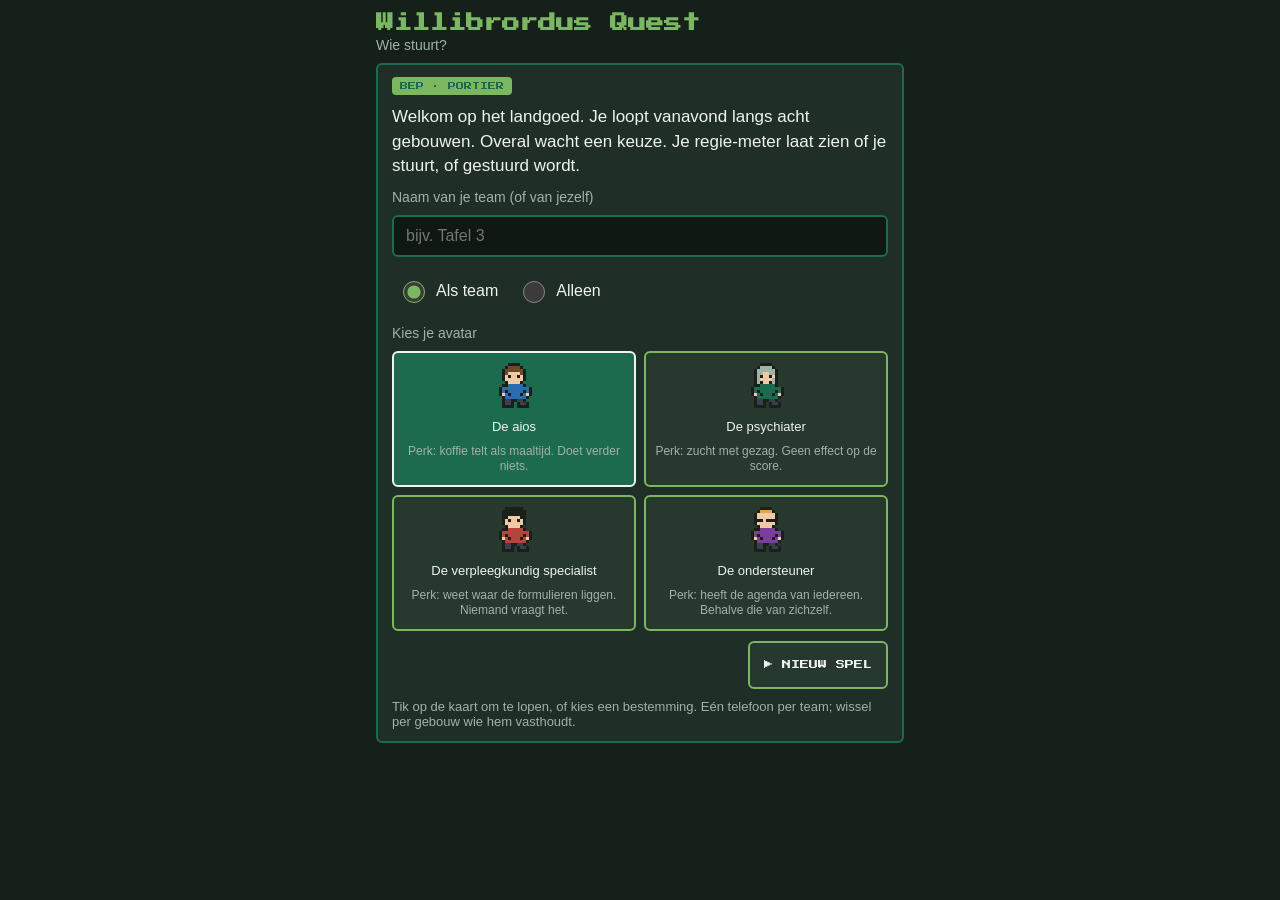
==== index.html @ 7fdb943d "Stap 3 en 4: schermen, spelloop, zelfcheck, agenda, einde en opslag Co-Authored-By: Claude Fable 5.1" ====
<!doctype html>
<html lang="nl">
<head>
<meta charset="utf-8">
<meta name="viewport" content="width=device-width, initial-scale=1, viewport-fit=cover">
<meta name="theme-color" content="#15201a">
<title>Willibrordus Quest</title>
<link rel="preconnect" href="https://fonts.gstatic.com" crossorigin>
<link rel="stylesheet" href="https://fonts.googleapis.com/css2?family=Press+Start+2P&display=swap">
<link rel="stylesheet" href="./css/style.css">
</head>
<body>
<div class="wrap">
  <div class="kop" id="kopregel">
    <div><h1 id="titel">Willibrordus Quest</h1><p class="sub" id="ondertitel">Wie stuurt?</p></div>
  </div>

  <div class="hud" id="hud" hidden>
    <div><div class="lab">SPELER</div><div class="name" id="hudNaam">team</div></div>
    <div><div class="lab">KAARTEN</div><div class="name" id="hudKaarten">0 / 8</div></div>
    <button class="menu" id="menuBtn" type="button" aria-label="Menu">MENU</button>
    <div class="meter"><span class="lab">REGIE</span><div class="bar"><i id="hudBar"></i></div><span class="prof" id="hudProfiel"></span></div>
  </div>

  <div class="screen" id="screen" hidden>
    <canvas id="kaart" width="256" height="160" aria-label="Kaart van het landgoed"></canvas>
    <div class="loc" id="loc"></div>
  </div>

  <!-- Startscherm -->
  <div class="box" id="s-start">
    <span class="npc">BEP · PORTIER</span>
    <div class="text kort" id="startTekst">Welkom op het landgoed.</div>
    <button class="btn" id="verderBtn" type="button" hidden>▶ VERDER SPELEN</button>
    <label for="naam">Naam van je team (of van jezelf)</label>
    <input type="text" id="naam" maxlength="20" placeholder="bijv. Tafel 3" autocomplete="off" enterkeyhint="done">
    <div class="row">
      <label class="pill"><input type="radio" name="modus" value="team" checked> Als team</label>
      <label class="pill"><input type="radio" name="modus" value="solo"> Alleen</label>
    </div>
    <label>Kies je avatar</label>
    <div class="avatars" id="avatars"></div>
    <button class="btn a" id="startBtn" type="button">▶ NIEUW SPEL</button>
    <p class="note">Tik op de kaart om te lopen, of kies een bestemming. Eén telefoon per team; wissel per gebouw wie hem vasthoudt.</p>
  </div>

  <!-- Dialoog -->
  <div class="box" id="s-dialoog" hidden>
    <span class="npc" id="dNpc"></span>
    <span class="npc role" id="dRol"></span>
    <div class="text" id="dTekst"></div>
    <div id="dEffect" class="effect" hidden></div>
    <div id="dKaart" hidden></div>
    <div id="dOpdracht" hidden>
      <input type="text" id="dOpdrachtVeld" maxlength="60" placeholder="vijf woorden" autocomplete="off">
      <div class="teller" id="dOpdrachtTeller"></div>
    </div>
    <div class="choices" id="dKeuzes" hidden></div>
    <button class="btn a" id="dVerder" type="button">A · VERDER</button>
  </div>

  <!-- Waarheen -->
  <div class="box" id="s-nav" hidden>
    <span class="npc" id="navKop">WAARHEEN?</span>
    <div class="dest" id="dest"></div>
  </div>

  <!-- Kaartenoverzicht -->
  <div class="box" id="s-kaarten" hidden>
    <h2>Moet-weten-kaarten</h2>
    <div class="kaarten" id="kaartenLijst"></div>
    <button class="btn a" id="kaartenTerug" type="button">A · TERUG</button>
  </div>

  <!-- Zelfcheck -->
  <div class="box" id="s-zelfcheck" hidden>
    <h2>Zelfcheck</h2>
    <div class="text kort" id="zcVraag"></div>
    <div class="lijst" id="zcLijst"></div>
    <p class="note" id="zcNa" hidden></p>
    <div class="row rechts"><button class="btn a" id="zcVerder" type="button">A · VERDER</button></div>
  </div>

  <!-- Agenda -->
  <div class="box" id="s-agenda" hidden>
    <h2>Agenda</h2>
    <div class="text kort" id="agZelfVraag"></div>
    <div class="lijst" id="agZelfLijst"></div>
    <input type="text" id="agZelfVrij" maxlength="120" placeholder="of in eigen woorden (max 120 tekens)" autocomplete="off">
    <div class="text kort" id="agOrgVraag"></div>
    <div class="lijst" id="agOrgLijst"></div>
    <input type="text" id="agOrgVrij" maxlength="120" placeholder="of in eigen woorden" autocomplete="off">
    <label for="agEigenaar">Eigenaar</label>
    <select id="agEigenaar"></select>
    <p class="note" id="agFout" hidden></p>
    <div class="row rechts"><button class="btn a secundair" id="agTerug" type="button">TERUG</button><button class="btn a" id="agKlaar" type="button">A · KLAAR</button></div>
  </div>

  <!-- Einde -->
  <div class="box einde" id="s-einde" hidden>
    <h2>Je profiel</h2>
    <div class="profiel" id="eProfiel"></div>
    <div class="groot" id="eNaam"></div>
    <div class="cijfers">
      <div class="cijfer"><b id="eRegie"></b><span>regie</span></div>
      <div class="cijfer"><b id="eKaarten"></b><span>kaarten</span></div>
    </div>
    <div class="agendablok" id="eAgenda"></div>
    <div class="row rechts"><button class="btn a secundair" id="eVerderBtn" type="button" hidden>VERDER SPELEN</button><button class="btn a secundair" id="eAgendaBtn" type="button">AGENDA AANPASSEN</button><button class="btn a" id="opnieuwBtn" type="button">OPNIEUW</button></div>
    <div class="kaarten" id="eKaartenLijst"></div>
  </div>

  <!-- Menu -->
  <div class="sheet" id="menu" hidden>
    <div class="box">
      <h2>Menu</h2>
      <button class="btn" id="mKaarten" type="button">KAARTEN</button>
      <button class="btn" id="mZelfcheck" type="button">ZELFCHECK</button>
      <button class="btn" id="mAgenda" type="button">AGENDA</button>
      <button class="btn" id="mGeluid" type="button">GELUID: UIT</button>
      <button class="btn secundair" id="mOpnieuw" type="button">OPNIEUW BEGINNEN</button>
      <button class="btn a" id="mSluit" type="button">SLUITEN</button>
    </div>
  </div>
</div>

<script src="./js/config.js"></script>
<script src="./js/content.js"></script>
<script src="./js/map.js"></script>
<script src="./js/sfx.js"></script>
<script src="./js/ui.js"></script>
<script src="./js/game.js"></script>
</body>
</html>
---- css/style.css ----
/* Willibrordus Quest. Eén kolom, telefoon-eerst. Palet en HUD volgen ref/demo.html. */
:root {
  --bg: #15201a; --panel: #1f2e26; --panel-2: #27382f; --fg: #eef3ee; --muted: #9fb3a6;
  --accent: #7bb661; --accent-strong: #1d6b4f; --warn: #e0a84a; --bad: #d65a4a; --card: #fff7cc; --card-fg: #1a1f1c;
  --display: 'Press Start 2P', 'Courier New', monospace;
  --body: -apple-system, BlinkMacSystemFont, 'Segoe UI', Roboto, Helvetica, Arial, sans-serif;
  color-scheme: dark;
}
* { box-sizing: border-box; }
html, body { height: 100%; }
[hidden] { display: none !important; }
body { background: var(--bg); color: var(--fg); font-family: var(--body); margin: 0; -webkit-text-size-adjust: 100%; }
.wrap { max-width: 560px; margin: 0 auto; padding: 10px max(16px, env(safe-area-inset-right, 0px)) 32px max(16px, env(safe-area-inset-left, 0px)); display: flex; flex-direction: column; gap: 10px; }
h1 { font-family: var(--display); font-size: 18px; line-height: 1.5; margin: 0; color: var(--accent); }
h2 { font-family: var(--display); font-size: 11px; line-height: 1.6; margin: 0; color: var(--accent); }
.sub { color: var(--muted); font-size: 14px; margin: 0; }
.kop { display: flex; justify-content: space-between; align-items: flex-start; gap: 8px; }

/* HUD */
.hud { display: grid; grid-template-columns: 1fr auto auto; gap: 6px 12px; align-items: center; background: var(--panel); border: 2px solid var(--accent-strong); border-radius: 6px; padding: 8px 10px; font-size: 12px; }
.hud .lab { font-family: var(--display); font-size: 8px; color: var(--muted); letter-spacing: .04em; }
.hud .name { font-family: var(--display); font-size: 10px; color: var(--fg); overflow: hidden; text-overflow: ellipsis; white-space: nowrap; max-width: 40vw; }
.hud .menu { font-family: var(--display); font-size: 9px; color: var(--fg); background: var(--panel-2); border: 2px solid var(--accent); border-radius: 6px; padding: 10px 12px; min-height: 44px; cursor: pointer; }
.meter { grid-column: 1 / -1; display: grid; grid-template-columns: auto 1fr auto; gap: 8px; align-items: center; }
.bar { height: 12px; background: #0f1813; border: 2px solid var(--accent-strong); border-radius: 3px; overflow: hidden; }
.bar i { display: block; height: 100%; background: var(--accent); width: 50%; transition: width .4s; }
.prof { font-family: var(--display); font-size: 8px; color: var(--accent); white-space: nowrap; }

/* Kaart */
.screen { position: relative; border: 3px solid var(--accent-strong); border-radius: 6px; background: #0f1813; overflow: hidden; display: flex; justify-content: center; }
canvas { display: block; image-rendering: pixelated; image-rendering: crisp-edges; touch-action: manipulation; }
.loc { position: absolute; left: 8px; top: 8px; font-family: var(--display); font-size: 8px; color: #fff; background: rgba(15,24,19,.75); padding: 6px 8px; border-radius: 4px; pointer-events: none; max-width: calc(100% - 16px); }

/* Boxen en knoppen */
.box { background: var(--panel); border: 2px solid var(--accent-strong); border-radius: 6px; padding: 12px 14px; display: flex; flex-direction: column; gap: 10px; min-width: 0; }
.npc { display: inline-block; font-family: var(--display); font-size: 8px; color: var(--accent-strong); background: var(--accent); padding: 5px 8px; border-radius: 4px; align-self: flex-start; }
.npc.role { background: transparent; color: var(--muted); padding: 0; margin-top: -6px; font-family: var(--body); font-size: 13px; }
.text { font-size: 17px; line-height: 1.45; min-height: 3.2em; white-space: pre-wrap; }
.text.kort { min-height: 0; }
.btn { font-family: var(--display); font-size: 9px; line-height: 1.6; color: var(--fg); background: var(--panel-2); border: 2px solid var(--accent); border-radius: 6px; padding: 12px 14px; text-align: left; cursor: pointer; width: 100%; min-height: 48px; }
.btn:hover, .btn:focus-visible { background: var(--accent-strong); outline: none; }
.btn.a { text-align: center; align-self: flex-end; width: auto; min-width: 140px; }
.btn.secundair { border-color: var(--muted); color: var(--muted); }
.btn[disabled] { opacity: .5; cursor: default; }
.choices { display: flex; flex-direction: column; gap: 8px; }
.choice { font-family: var(--body); font-size: 16px; line-height: 1.4; }
.choice.gekozen { background: var(--accent-strong); }
.effect { font-family: var(--display); font-size: 10px; padding: 6px 10px; border-radius: 4px; align-self: flex-start; }
.effect.up { background: var(--accent); color: var(--accent-strong); }
.effect.down { background: var(--bad); color: #fff; }
.effect.flat { background: var(--warn); color: #3a2a06; }
.row { display: flex; gap: 8px; flex-wrap: wrap; }
.row.rechts { justify-content: flex-end; }
.note { font-size: 13px; color: var(--muted); margin: 0; }
.teller { font-size: 12px; color: var(--muted); text-align: right; }

/* Kaarten */
.card { background: var(--card); color: var(--card-fg); border: 3px solid var(--accent-strong); border-radius: 8px; padding: 12px 14px; display: flex; flex-direction: column; gap: 6px; box-shadow: 4px 4px 0 var(--accent-strong); }
.card .kop { font-family: var(--display); font-size: 8px; color: var(--accent-strong); display: block; }
.card h3 { margin: 0; font-size: 17px; line-height: 1.3; }
.card p { margin: 0; font-size: 15px; line-height: 1.45; }
.card .bron { font-size: 12px; color: #5b6660; }
.card.klein h3 { font-size: 15px; }
.card.klein p { font-size: 14px; }
.kaarten { display: flex; flex-direction: column; gap: 10px; }

/* Bestemmingen en avatars */
.dest { display: grid; grid-template-columns: 1fr 1fr; gap: 8px; }
.dest .btn { font-size: 8px; min-height: 52px; }
.dest .btn.done { border-color: var(--muted); color: var(--muted); }
.avatars { display: grid; grid-template-columns: 1fr 1fr; gap: 8px; }
.avatar { display: flex; flex-direction: column; align-items: center; gap: 6px; font-family: var(--body); text-align: center; font-size: 13px; padding: 10px 8px; }
.avatar canvas { width: 48px; height: 48px; }
.avatar .perk { font-size: 12px; color: var(--muted); line-height: 1.3; }
.avatar.gekozen { background: var(--accent-strong); border-color: var(--fg); }

/* Formulieren */
label { font-size: 14px; color: var(--muted); }
input[type=text], textarea, select { font: 16px var(--body); padding: 10px 12px; border: 2px solid var(--accent-strong); border-radius: 6px; background: #0f1813; color: var(--fg); width: 100%; }
textarea { min-height: 72px; resize: vertical; }
.pill { font-size: 16px; display: flex; align-items: center; gap: 8px; min-height: 48px; padding: 4px 6px; color: var(--fg); cursor: pointer; }
.pill input { width: 22px; height: 22px; accent-color: var(--accent); flex: none; }
.lijst { display: flex; flex-direction: column; gap: 2px; }
.lijst .pill { border-bottom: 1px solid var(--panel-2); line-height: 1.3; }

/* Menu */
.sheet { position: fixed; inset: 0; background: rgba(15,24,19,.85); display: flex; align-items: flex-end; justify-content: center; z-index: 10; }
.sheet .box { width: 100%; max-width: 560px; border-radius: 10px 10px 0 0; max-height: 85vh; overflow: auto; }

/* Einde */
.einde .profiel { font-family: var(--display); font-size: 16px; line-height: 1.6; color: var(--accent); }
.einde .groot { font-size: 18px; line-height: 1.4; }
.einde .cijfers { display: grid; grid-template-columns: 1fr 1fr; gap: 8px; }
.einde .cijfer { background: var(--panel-2); border-radius: 6px; padding: 10px; text-align: center; }
.einde .cijfer b { display: block; font-family: var(--display); font-size: 18px; color: var(--accent); margin-bottom: 6px; }
.einde .cijfer span { font-size: 12px; color: var(--muted); }
.agendablok { background: var(--card); color: var(--card-fg); border: 3px solid var(--accent-strong); border-radius: 8px; padding: 12px 14px; display: flex; flex-direction: column; gap: 8px; }
.agendablok .kop { font-family: var(--display); font-size: 8px; color: var(--accent-strong); }
.agendablok p { margin: 0; font-size: 16px; line-height: 1.4; }

@media (prefers-reduced-motion: reduce) { .bar i { transition: none; } }
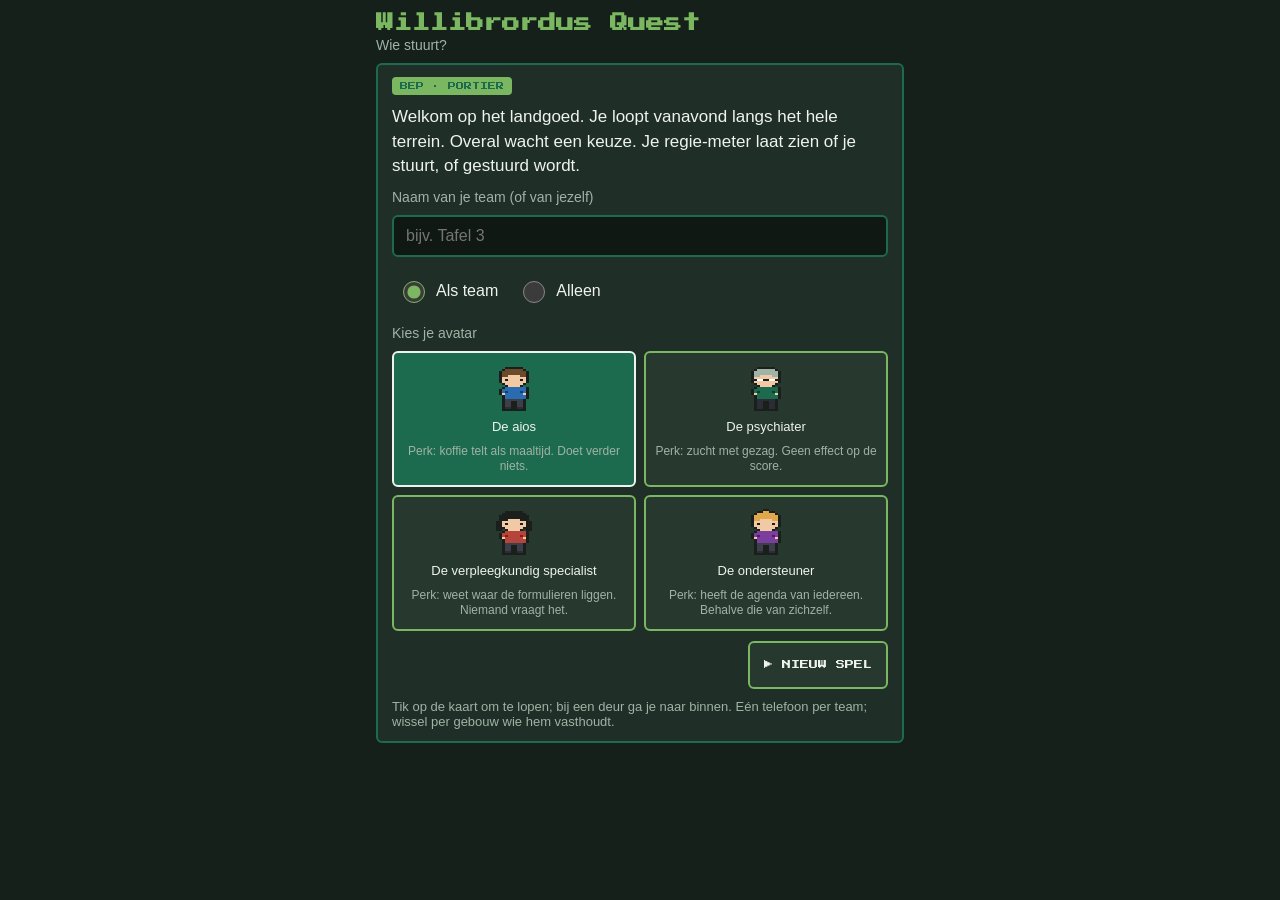
==== commit c54bc198: "Stap 9: graphics op SNES-niveau, binnenkaarten, vrij lopen, discussiescènes, minigames en score Co-A" ====
--- a/index.html
+++ b/index.html
@@ -17,15 +17,20 @@
 
   <div class="hud" id="hud" hidden>
     <div><div class="lab">SPELER</div><div class="name" id="hudNaam">team</div></div>
+    <div><div class="lab">PUNTEN</div><div class="name" id="hudPunten">0</div></div>
     <div><div class="lab">KAARTEN</div><div class="name" id="hudKaarten">0 / 8</div></div>
     <button class="menu" id="menuBtn" type="button" aria-label="Menu">MENU</button>
     <div class="meter"><span class="lab">REGIE</span><div class="bar"><i id="hudBar"></i></div><span class="prof" id="hudProfiel"></span></div>
+    <div class="kompas" id="hudKompas"></div>
   </div>
 
   <div class="screen" id="screen" hidden>
-    <canvas id="kaart" width="256" height="160" aria-label="Kaart van het landgoed"></canvas>
+    <canvas id="kaart" width="176" height="176" aria-label="Kaart van het landgoed"></canvas>
     <div class="loc" id="loc"></div>
+    <button class="btn praat" id="praat" type="button" hidden>A · PRAAT</button>
   </div>
+
+  <div class="box hint" id="s-hint" hidden><p class="note" id="hintTekst"></p></div>
 
   <!-- Startscherm -->
   <div class="box" id="s-start">
@@ -41,7 +46,7 @@
     <label>Kies je avatar</label>
     <div class="avatars" id="avatars"></div>
     <button class="btn a" id="startBtn" type="button">▶ NIEUW SPEL</button>
-    <p class="note">Tik op de kaart om te lopen, of kies een bestemming. Eén telefoon per team; wissel per gebouw wie hem vasthoudt.</p>
+    <p class="note">Tik op de kaart om te lopen; bij een deur ga je naar binnen. Eén telefoon per team; wissel per gebouw wie hem vasthoudt.</p>
   </div>
 
   <!-- Dialoog -->
@@ -55,14 +60,12 @@
       <input type="text" id="dOpdrachtVeld" maxlength="60" placeholder="vijf woorden" autocomplete="off">
       <div class="teller" id="dOpdrachtTeller"></div>
     </div>
+    <div id="dArgument" hidden>
+      <input type="text" id="dArgumentVeld" maxlength="120" placeholder="één zin" autocomplete="off">
+      <div class="teller" id="dArgumentTeller"></div>
+    </div>
     <div class="choices" id="dKeuzes" hidden></div>
     <button class="btn a" id="dVerder" type="button">A · VERDER</button>
-  </div>
-
-  <!-- Waarheen -->
-  <div class="box" id="s-nav" hidden>
-    <span class="npc" id="navKop">WAARHEEN?</span>
-    <div class="dest" id="dest"></div>
   </div>
 
   <!-- Kaartenoverzicht -->
@@ -102,9 +105,10 @@
     <div class="profiel" id="eProfiel"></div>
     <div class="groot" id="eNaam"></div>
     <div class="cijfers">
+      <div class="cijfer"><b id="ePunten"></b><span>punten</span></div>
       <div class="cijfer"><b id="eRegie"></b><span>regie</span></div>
-      <div class="cijfer"><b id="eKaarten"></b><span>kaarten</span></div>
     </div>
+    <div class="scoretabel" id="eScore"></div>
     <div class="agendablok" id="eAgenda"></div>
     <div class="row rechts"><button class="btn a secundair" id="eVerderBtn" type="button" hidden>VERDER SPELEN</button><button class="btn a secundair" id="eAgendaBtn" type="button">AGENDA AANPASSEN</button><button class="btn a" id="opnieuwBtn" type="button">OPNIEUW</button></div>
     <div class="kaarten" id="eKaartenLijst"></div>
@@ -126,7 +130,13 @@
 
 <script src="./js/config.js"></script>
 <script src="./js/content.js"></script>
+<script src="./js/tiles.js"></script>
+<script src="./js/gebouwen.js"></script>
+<script src="./js/sprites.js"></script>
 <script src="./js/map.js"></script>
+<script src="./js/interior.js"></script>
+<script src="./js/minigames.js"></script>
+<script src="./js/score.js"></script>
 <script src="./js/sfx.js"></script>
 <script src="./js/ui.js"></script>
 <script src="./js/game.js"></script>
--- a/css/style.css
+++ b/css/style.css
@@ -17,9 +17,10 @@
 .kop { display: flex; justify-content: space-between; align-items: flex-start; gap: 8px; }
 
 /* HUD */
-.hud { display: grid; grid-template-columns: 1fr auto auto; gap: 6px 12px; align-items: center; background: var(--panel); border: 2px solid var(--accent-strong); border-radius: 6px; padding: 8px 10px; font-size: 12px; }
+.hud { display: grid; grid-template-columns: 1fr auto auto auto; gap: 6px 12px; align-items: center; background: var(--panel); border: 2px solid var(--accent-strong); border-radius: 6px; padding: 8px 10px; font-size: 12px; }
 .hud .lab { font-family: var(--display); font-size: 8px; color: var(--muted); letter-spacing: .04em; }
-.hud .name { font-family: var(--display); font-size: 10px; color: var(--fg); overflow: hidden; text-overflow: ellipsis; white-space: nowrap; max-width: 40vw; }
+.hud .name { font-family: var(--display); font-size: 10px; color: var(--fg); overflow: hidden; text-overflow: ellipsis; white-space: nowrap; max-width: 30vw; }
+.hud .kompas { grid-column: 1 / -1; font-family: var(--display); font-size: 8px; color: var(--warn); line-height: 1.6; }
 .hud .menu { font-family: var(--display); font-size: 9px; color: var(--fg); background: var(--panel-2); border: 2px solid var(--accent); border-radius: 6px; padding: 10px 12px; min-height: 44px; cursor: pointer; }
 .meter { grid-column: 1 / -1; display: grid; grid-template-columns: auto 1fr auto; gap: 8px; align-items: center; }
 .bar { height: 12px; background: #0f1813; border: 2px solid var(--accent-strong); border-radius: 3px; overflow: hidden; }
@@ -29,6 +30,11 @@
 /* Kaart */
 .screen { position: relative; border: 3px solid var(--accent-strong); border-radius: 6px; background: #0f1813; overflow: hidden; display: flex; justify-content: center; }
 canvas { display: block; image-rendering: pixelated; image-rendering: crisp-edges; touch-action: manipulation; }
+.praat { position: absolute; right: 8px; bottom: 8px; width: auto; min-width: 0; min-height: 44px; padding: 10px 12px; font-size: 9px; background: var(--accent); color: var(--accent-strong); border-color: var(--fg); }
+.hint { padding: 8px 14px; }
+.scoretabel { display: flex; flex-direction: column; gap: 4px; }
+.scorerij { display: flex; justify-content: space-between; font-size: 14px; border-bottom: 1px solid var(--panel-2); padding: 4px 0; }
+.scorerij b { font-family: var(--display); font-size: 9px; color: var(--accent); }
 .loc { position: absolute; left: 8px; top: 8px; font-family: var(--display); font-size: 8px; color: #fff; background: rgba(15,24,19,.75); padding: 6px 8px; border-radius: 4px; pointer-events: none; max-width: calc(100% - 16px); }
 
 /* Boxen en knoppen */
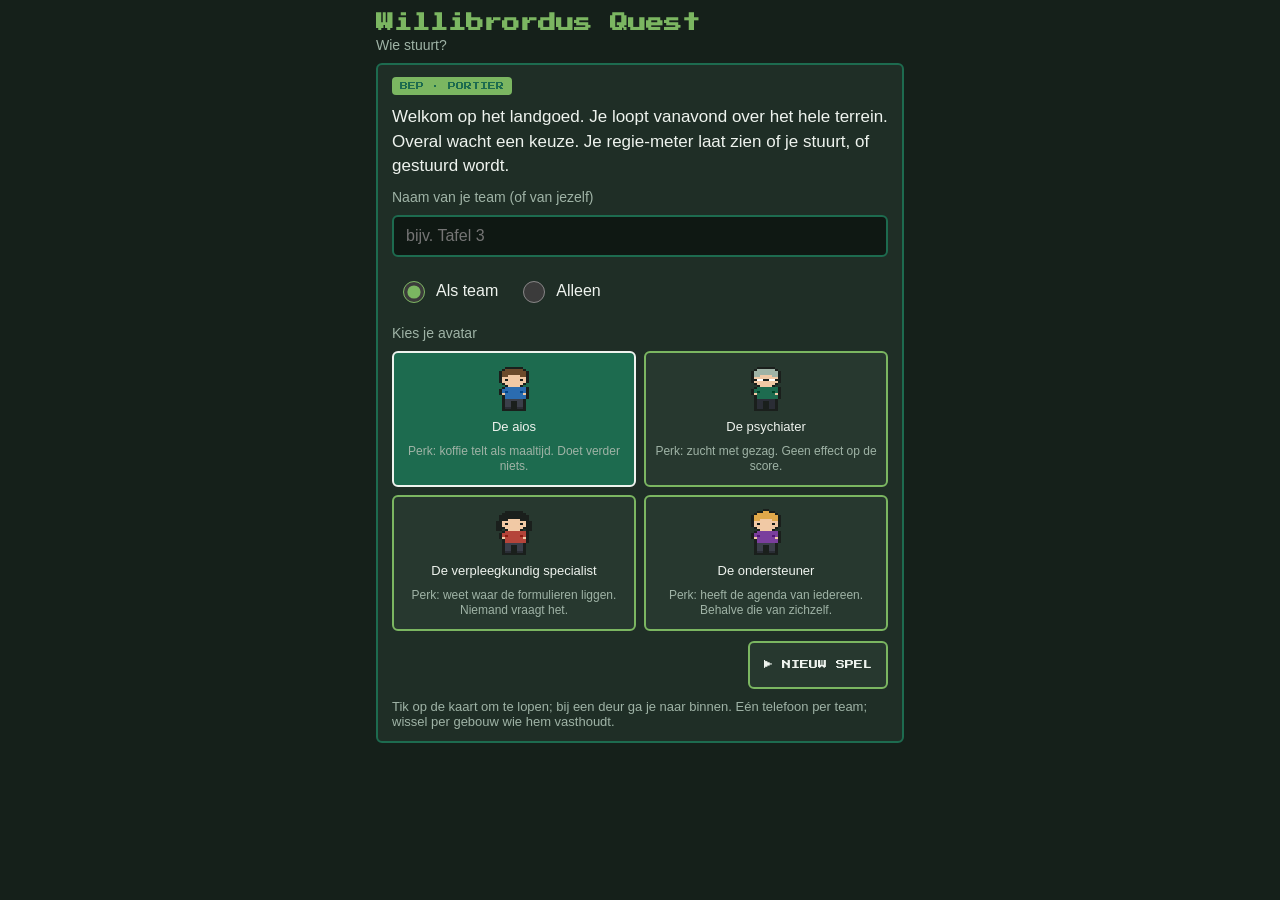
==== commit 5bc8be72: "Stap 12: meer detail buiten en binnen, bewegende decoratie (vlinders, vogels, eenden, auto's, rook) " ====
--- a/index.html
+++ b/index.html
@@ -133,6 +133,7 @@
 <script src="./js/tiles.js"></script>
 <script src="./js/gebouwen.js"></script>
 <script src="./js/sprites.js"></script>
+<script src="./js/decor.js"></script>
 <script src="./js/map.js"></script>
 <script src="./js/interior.js"></script>
 <script src="./js/minigames.js"></script>
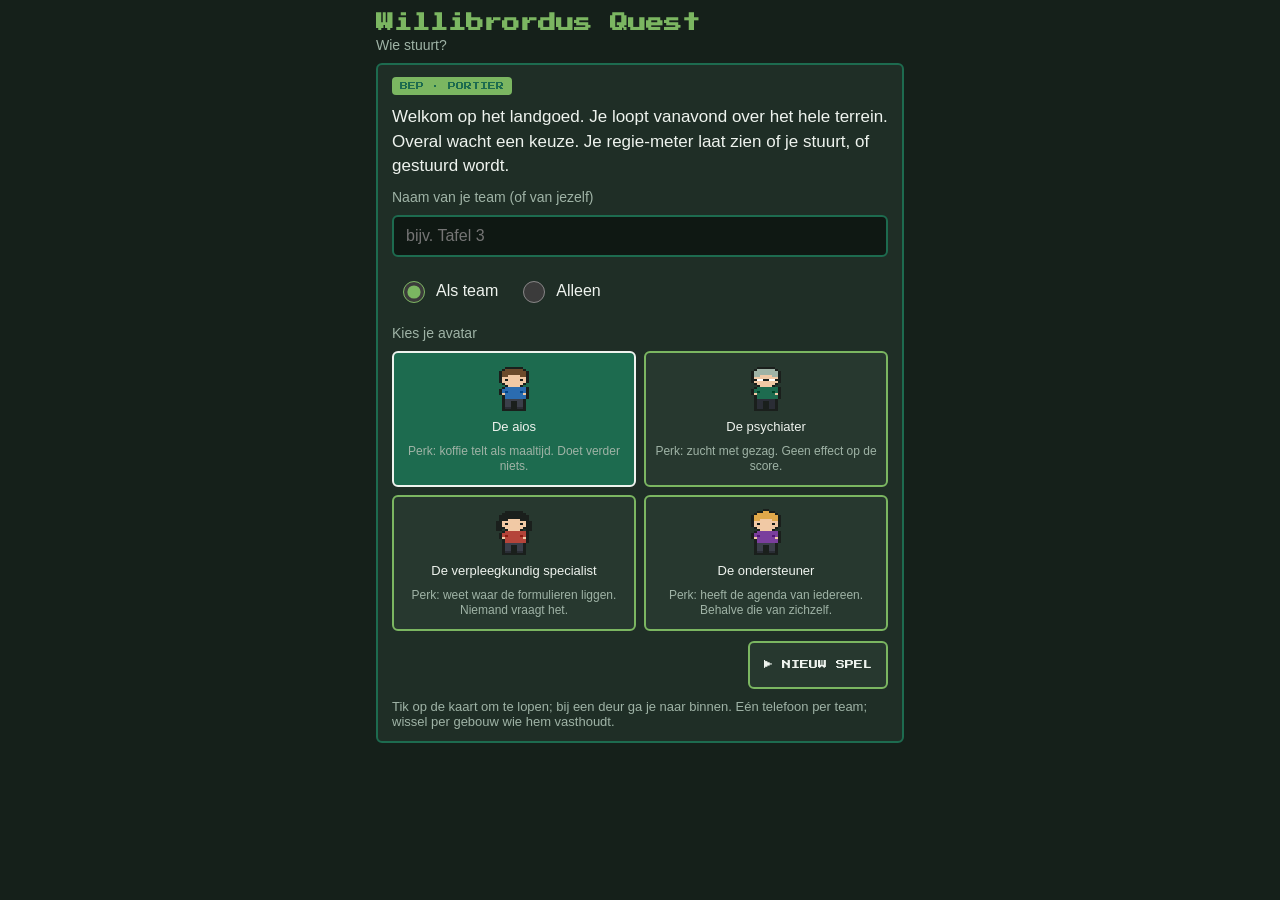
==== commit e22c2a6a: "Stap 13: muziek per gebied, koepel als finale, begraafplaats-scène, live bord via Firebase (beamer, " ====
--- a/index.html
+++ b/index.html
@@ -121,6 +121,7 @@
       <button class="btn" id="mKaarten" type="button">KAARTEN</button>
       <button class="btn" id="mZelfcheck" type="button">ZELFCHECK</button>
       <button class="btn" id="mAgenda" type="button">AGENDA</button>
+      <button class="btn" id="mMuziek" type="button">MUZIEK: AAN</button>
       <button class="btn" id="mGeluid" type="button">GELUID: UIT</button>
       <button class="btn secundair" id="mOpnieuw" type="button">OPNIEUW BEGINNEN</button>
       <button class="btn a" id="mSluit" type="button">SLUITEN</button>
@@ -138,7 +139,9 @@
 <script src="./js/interior.js"></script>
 <script src="./js/minigames.js"></script>
 <script src="./js/score.js"></script>
+<script src="./js/board.js"></script>
 <script src="./js/sfx.js"></script>
+<script src="./js/music.js"></script>
 <script src="./js/ui.js"></script>
 <script src="./js/game.js"></script>
 </body>
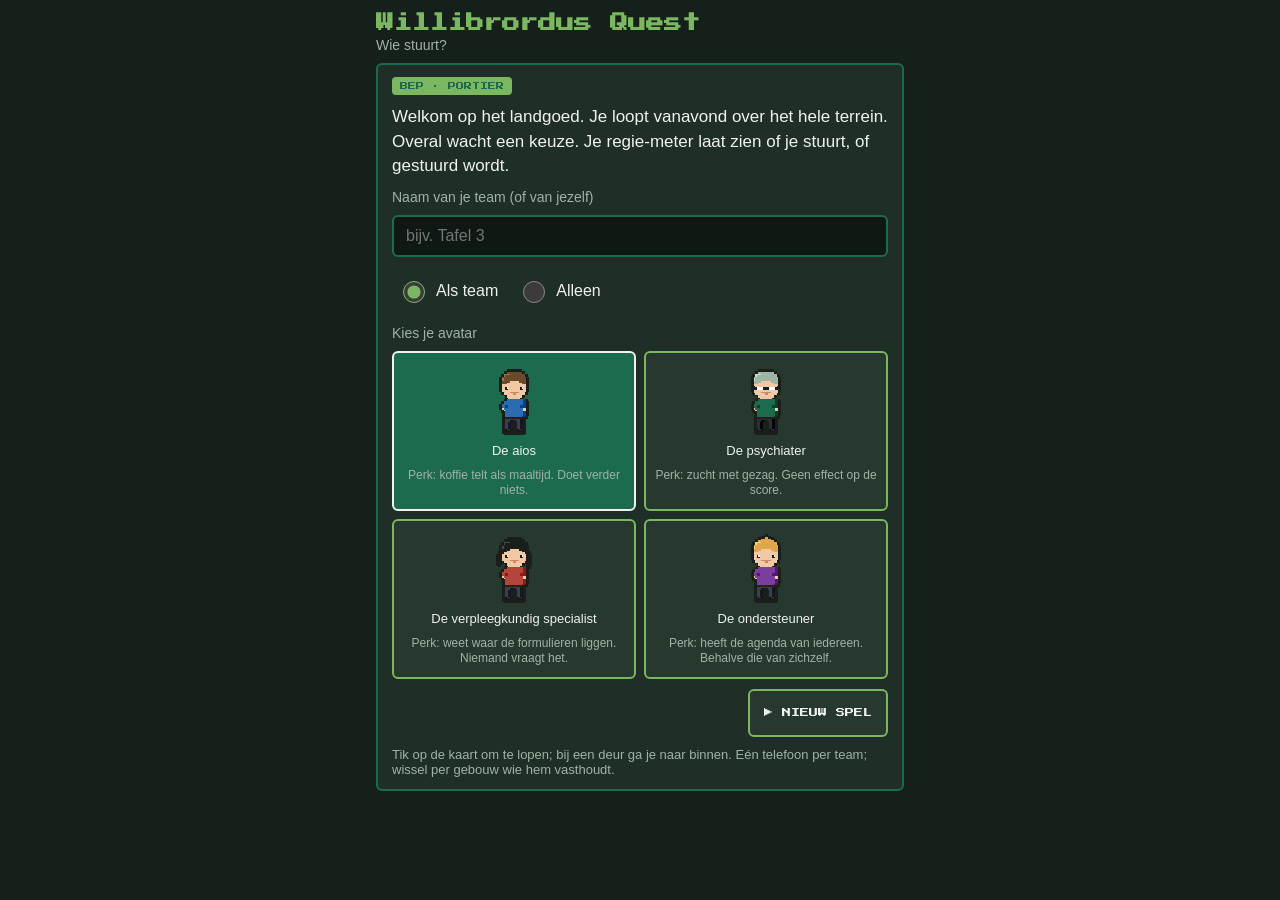
==== commit 80179686: "Stap 18 (E): tegels naar 32 x 32, sprites 32 x 48 via scale2x met detail, binnentegels met vloerpatr" ====
--- a/index.html
+++ b/index.html
@@ -25,7 +25,7 @@
   </div>
 
   <div class="screen" id="screen" hidden>
-    <canvas id="kaart" width="176" height="176" aria-label="Kaart van het landgoed"></canvas>
+    <canvas id="kaart" width="352" height="320" aria-label="Kaart van het landgoed"></canvas>
     <div class="loc" id="loc"></div>
     <button class="btn praat" id="praat" type="button" hidden>A · PRAAT</button>
   </div>
@@ -51,8 +51,7 @@
 
   <!-- Dialoog -->
   <div class="box" id="s-dialoog" hidden>
-    <span class="npc" id="dNpc"></span>
-    <span class="npc role" id="dRol"></span>
+    <div class="npckop"><div class="portret" id="dPortret" hidden></div><div><span class="npc" id="dNpc"></span><br><span class="npc role" id="dRol"></span></div></div>
     <div class="text" id="dTekst"></div>
     <div id="dEffect" class="effect" hidden></div>
     <div id="dKaart" hidden></div>
@@ -124,6 +123,7 @@
       <button class="btn" id="mMuziek" type="button">MUZIEK: AAN</button>
       <button class="btn" id="mGeluid" type="button">GELUID: UIT</button>
       <button class="btn secundair" id="mOpnieuw" type="button">OPNIEUW BEGINNEN</button>
+      <p class="note" id="mFps"></p>
       <button class="btn a" id="mSluit" type="button">SLUITEN</button>
     </div>
   </div>
@@ -132,6 +132,7 @@
 <script src="./js/config.js"></script>
 <script src="./js/content.js"></script>
 <script src="./js/tiles.js"></script>
+<script src="./js/binnen.js"></script>
 <script src="./js/gebouwen.js"></script>
 <script src="./js/sprites.js"></script>
 <script src="./js/decor.js"></script>
--- a/css/style.css
+++ b/css/style.css
@@ -40,7 +40,11 @@
 /* Boxen en knoppen */
 .box { background: var(--panel); border: 2px solid var(--accent-strong); border-radius: 6px; padding: 12px 14px; display: flex; flex-direction: column; gap: 10px; min-width: 0; }
 .npc { display: inline-block; font-family: var(--display); font-size: 8px; color: var(--accent-strong); background: var(--accent); padding: 5px 8px; border-radius: 4px; align-self: flex-start; }
-.npc.role { background: transparent; color: var(--muted); padding: 0; margin-top: -6px; font-family: var(--body); font-size: 13px; }
+.npckop { display: flex; gap: 10px; align-items: center; }
+.npckop .npc { margin-bottom: 4px; }
+.portret { width: 64px; height: 64px; flex: none; background: #0f1813; border: 2px solid var(--accent-strong); border-radius: 6px; overflow: hidden; }
+.portret canvas { width: 100%; height: 100%; image-rendering: pixelated; display: block; }
+.npc.role { background: transparent; color: var(--muted); padding: 0; margin-top: 0; font-family: var(--body); font-size: 13px; }
 .text { font-size: 17px; line-height: 1.45; min-height: 3.2em; white-space: pre-wrap; }
 .text.kort { min-height: 0; }
 .btn { font-family: var(--display); font-size: 9px; line-height: 1.6; color: var(--fg); background: var(--panel-2); border: 2px solid var(--accent); border-radius: 6px; padding: 12px 14px; text-align: left; cursor: pointer; width: 100%; min-height: 48px; }
@@ -76,7 +80,7 @@
 .dest .btn.done { border-color: var(--muted); color: var(--muted); }
 .avatars { display: grid; grid-template-columns: 1fr 1fr; gap: 8px; }
 .avatar { display: flex; flex-direction: column; align-items: center; gap: 6px; font-family: var(--body); text-align: center; font-size: 13px; padding: 10px 8px; }
-.avatar canvas { width: 48px; height: 48px; }
+.avatar canvas { width: 48px; height: 72px; image-rendering: pixelated; }
 .avatar .perk { font-size: 12px; color: var(--muted); line-height: 1.3; }
 .avatar.gekozen { background: var(--accent-strong); border-color: var(--fg); }
 
